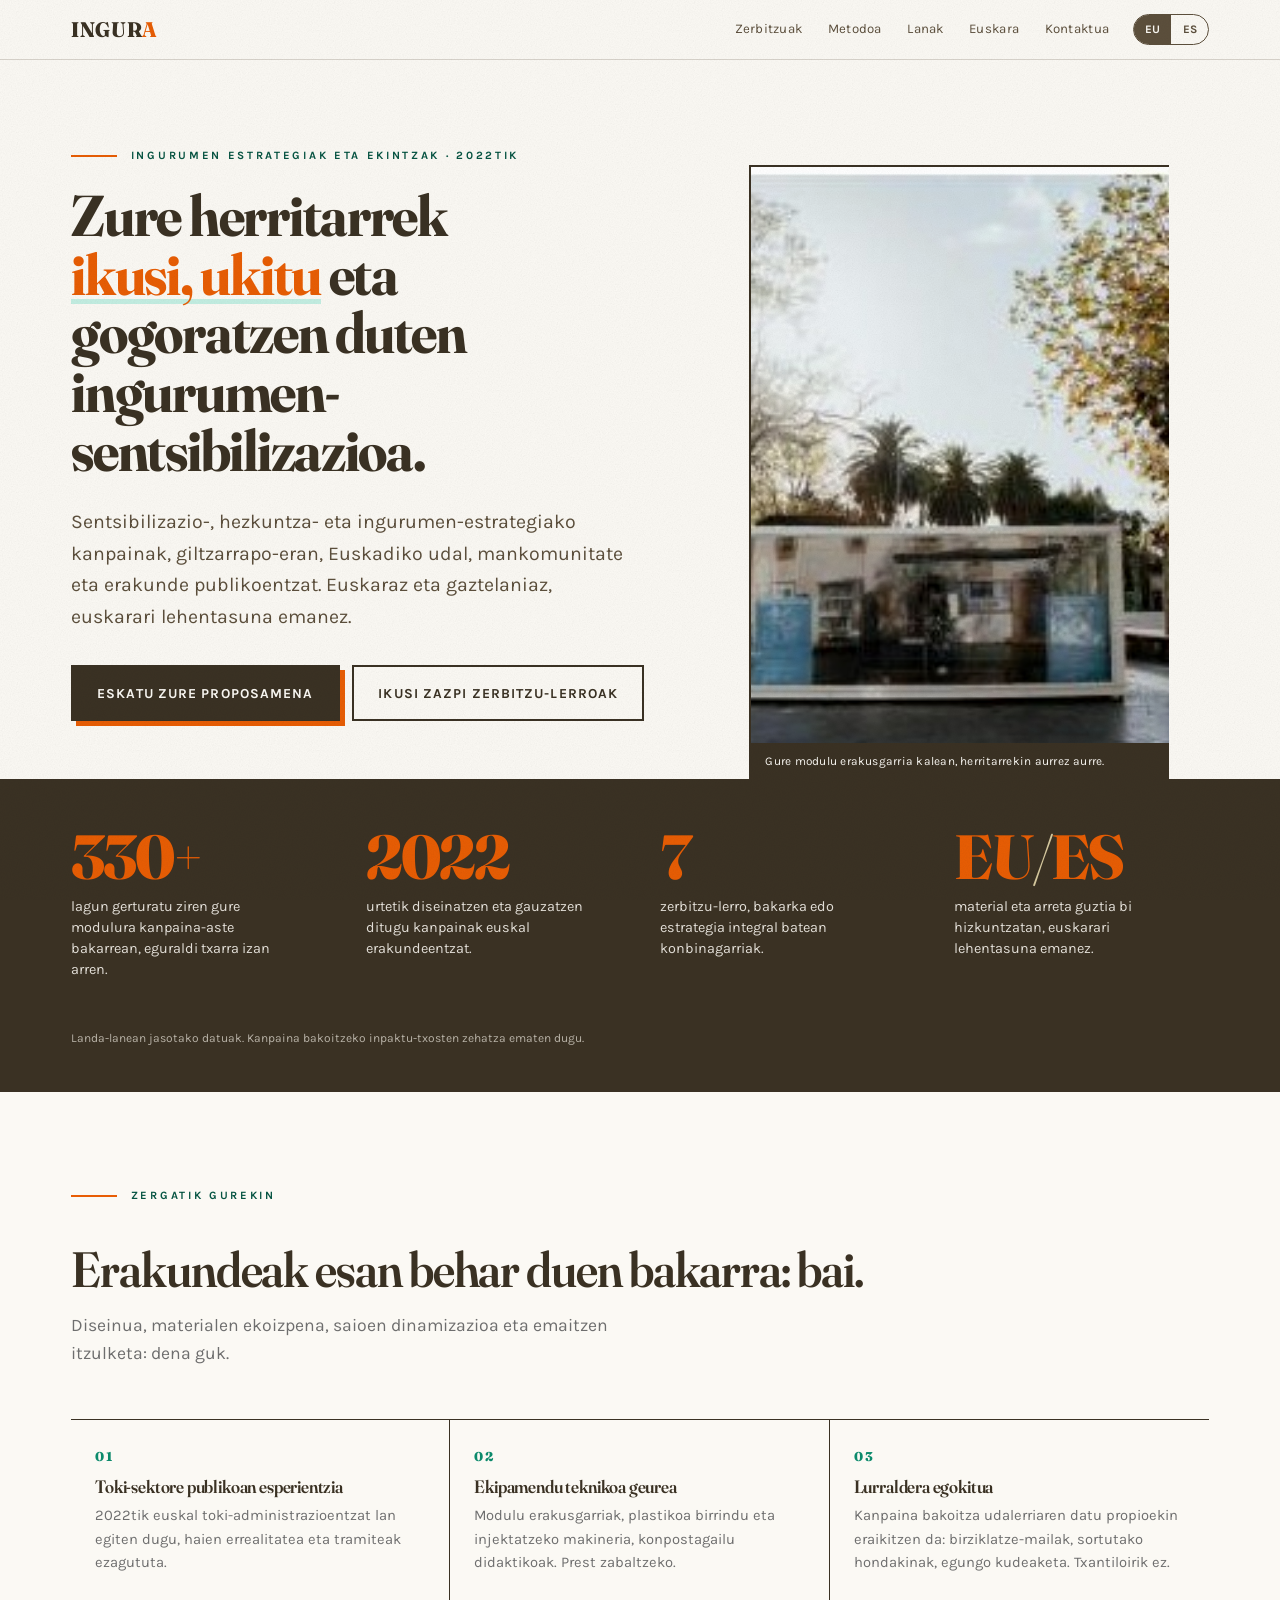
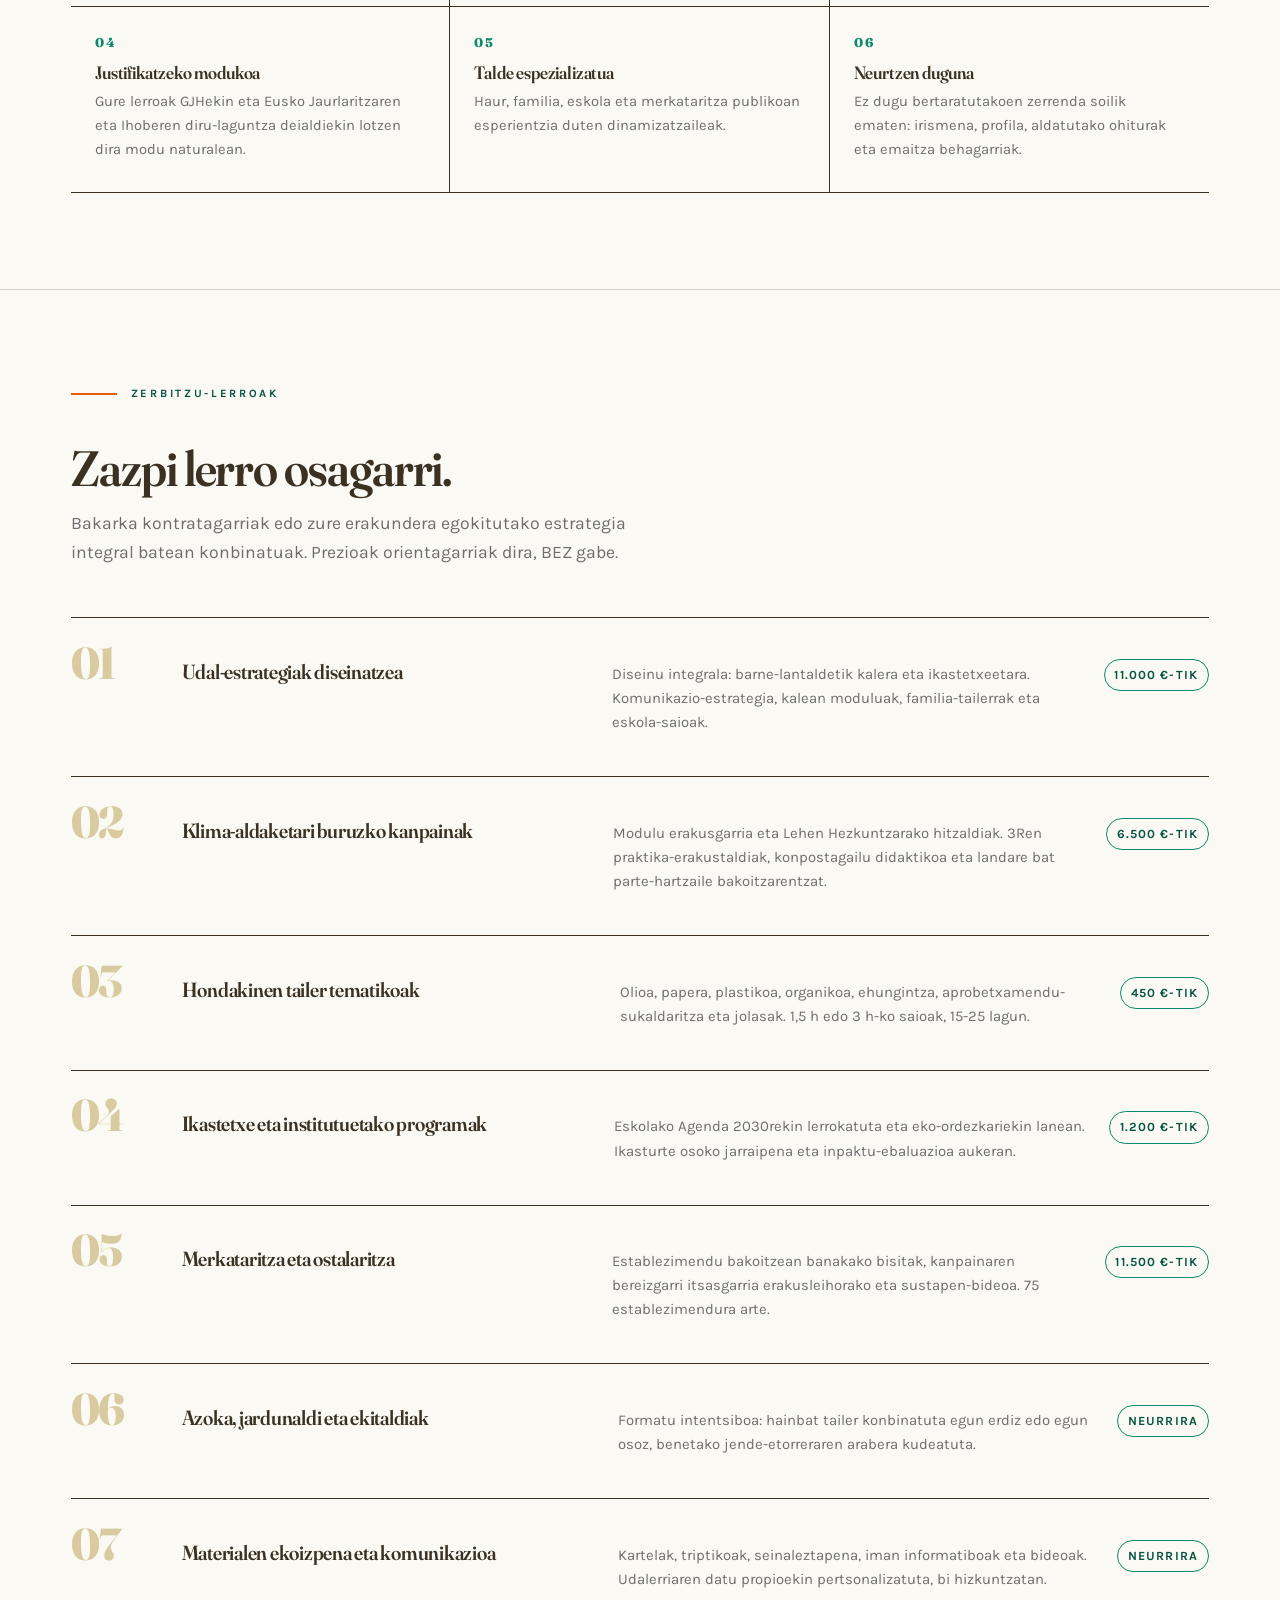
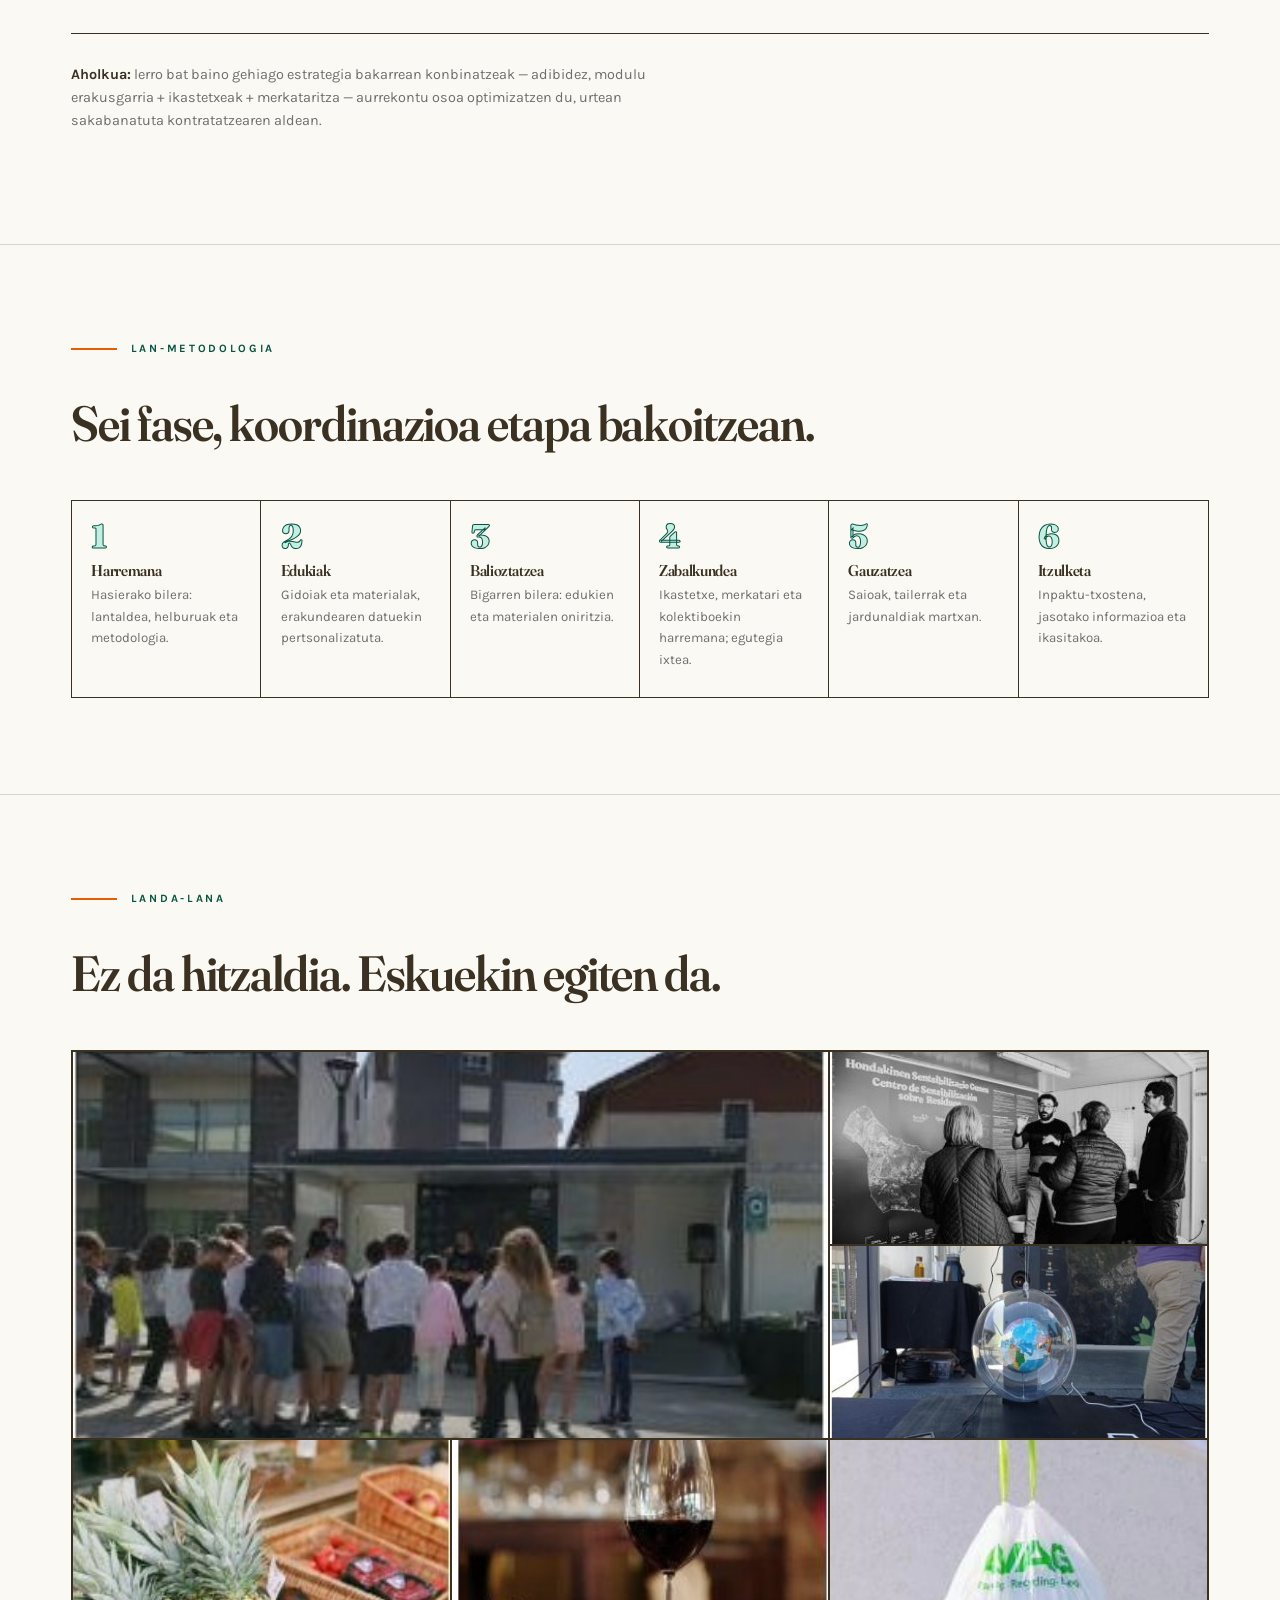
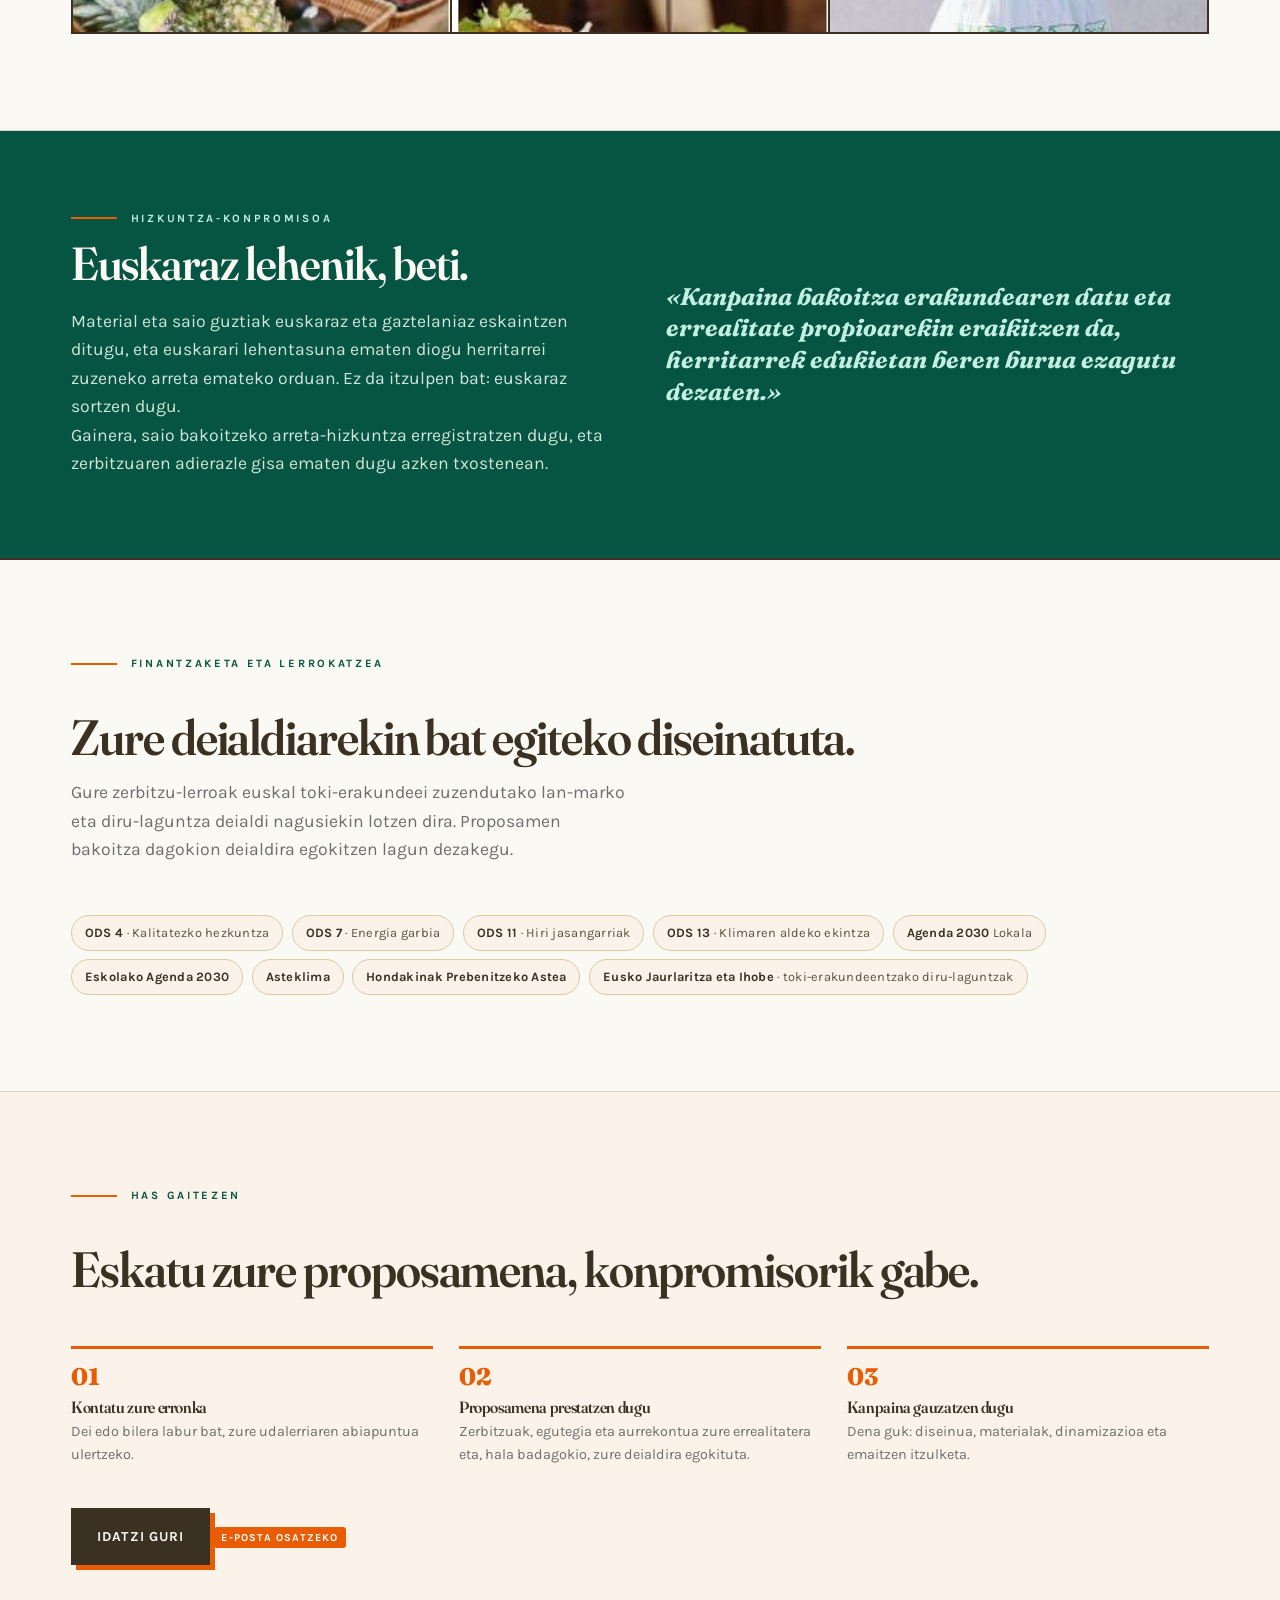
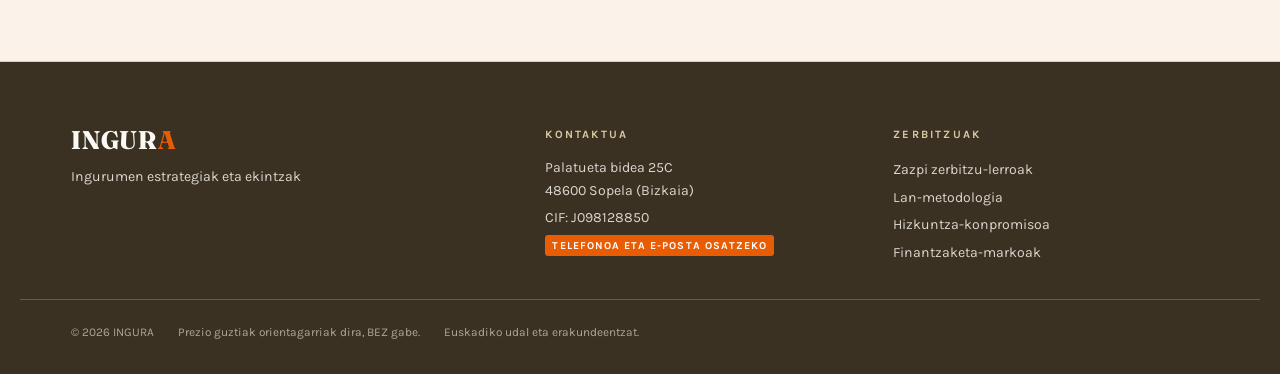
==== web/index.html @ 063e224a "Construye INGURA como empresa: diagnóstico, sistema operativo y loop maestro Parte del catálogo de s" ====
<!DOCTYPE html>
<html lang="eu" data-lang="eu">
<head>
<meta charset="utf-8">
<meta name="viewport" content="width=device-width, initial-scale=1">
<title>INGURA · Ingurumen estrategiak eta ekintzak</title>
<meta name="description" content="Ingurumen-sentsibilizazioko kanpainak euskal udal eta erakundeentzat. Campañas de sensibilización ambiental para ayuntamientos e instituciones vascas.">
<link rel="preconnect" href="https://fonts.googleapis.com">
<link rel="preconnect" href="https://fonts.gstatic.com" crossorigin>
<link href="https://fonts.googleapis.com/css2?family=Fraunces:ital,opsz,wght,SOFT@0,9..144,400..900,0..100;1,9..144,400..900,0..100&family=Karla:ital,wght@0,300..800;1,300..800&display=swap" rel="stylesheet">
<style>
  /* ============================================================
     INGURA · paleta extraída del catálogo de servicios
     ============================================================ */
  :root{
    --tierra:#5C4F3C;
    --tierra-900:#3A3123;
    --verde:#0B8A6B;
    --verde-900:#065442;
    --naranja:#E85D04;
    --crema:#FBF9F4;
    --arena:#FBF3EA;
    --arena-media:#D8CBA0;
    --menta:#C3EEE2;
    --carbon:#3A3A3A;
    --gris:#6E6E6E;

    --display:"Fraunces","Playfair Display",Georgia,"Times New Roman",serif;
    --body:"Karla","Helvetica Neue",Helvetica,sans-serif;

    --rule:1px solid color-mix(in srgb, var(--tierra) 22%, transparent);
    --maxw:1240px;
    --gutter:clamp(1.25rem,4vw,4rem);
  }

  *,*::before,*::after{box-sizing:border-box}
  html{-webkit-text-size-adjust:100%; scroll-behavior:smooth}
  body{
    margin:0;
    background:var(--crema);
    color:var(--carbon);
    font-family:var(--body);
    font-size:clamp(1rem,.55vw + .9rem,1.1rem);
    line-height:1.62;
    font-weight:400;
    overflow-x:hidden;
  }

  /* grano de papel */
  body::before{
    content:"";
    position:fixed; inset:0; z-index:9999; pointer-events:none;
    opacity:.32; mix-blend-mode:multiply;
    background-image:url("data:image/svg+xml,%3Csvg xmlns='http://www.w3.org/2000/svg' width='180' height='180'%3E%3Cfilter id='n'%3E%3CfeTurbulence type='fractalNoise' baseFrequency='.86' numOctaves='4' stitchTiles='stitch'/%3E%3CfeColorMatrix type='saturate' values='0'/%3E%3C/filter%3E%3Crect width='180' height='180' filter='url(%23n)' opacity='.42'/%3E%3C/svg%3E");
  }

  /* ---------- bilingüe: conmutación pura en CSS ---------- */
  html[data-lang="eu"] [data-l="es"]{display:none}
  html[data-lang="es"] [data-l="eu"]{display:none}

  /* ---------- tipografía ---------- */
  h1,h2,h3,h4{
    font-family:var(--display);
    font-weight:600;
    font-variation-settings:"SOFT" 28,"opsz" 100;
    line-height:1.02;
    letter-spacing:-.022em;
    color:var(--tierra-900);
    margin:0;
    text-wrap:balance;
  }
  p{margin:0 0 1.1em; max-width:64ch}
  a{color:inherit}

  .wrap{max-width:var(--maxw); margin-inline:auto; padding-inline:var(--gutter)}

  .eyebrow{
    font-family:var(--body);
    font-size:.7rem; font-weight:700;
    letter-spacing:.24em; text-transform:uppercase;
    color:var(--verde-900);
    display:flex; align-items:flex-start; gap:.85rem;
    line-height:1.5;
  }
  .eyebrow::before{
    content:""; width:clamp(18px,4vw,46px); height:2px;
    background:var(--naranja); flex:none; margin-top:.62em;
  }

  /* ============================================================
     CABECERA
     ============================================================ */
  header.top{
    position:sticky; top:0; z-index:50;
    background:color-mix(in srgb, var(--crema) 88%, transparent);
    backdrop-filter:blur(10px) saturate(1.4);
    border-bottom:var(--rule);
  }
  .top-in{
    max-width:var(--maxw); margin-inline:auto; padding:.85rem var(--gutter);
    display:flex; align-items:center; gap:1.5rem;
  }
  .brand{
    font-family:var(--display);
    font-variation-settings:"SOFT" 40,"opsz" 120;
    font-weight:800; font-size:1.32rem; letter-spacing:.03em;
    color:var(--tierra-900); text-decoration:none; line-height:1;
  }
  .brand span{color:var(--naranja)}
  nav.links{
    margin-left:auto; display:flex; gap:1.6rem;
    font-size:.83rem; letter-spacing:.02em;
  }
  nav.links a{
    text-decoration:none; color:var(--tierra); padding:.2rem 0;
    border-bottom:2px solid transparent; transition:border-color .25s, color .25s;
  }
  nav.links a:hover{color:var(--tierra-900); border-color:var(--naranja)}
  @media(max-width:860px){nav.links{display:none}}

  .lang{
    display:flex; border:1.5px solid var(--tierra); border-radius:999px;
    overflow:hidden; font-size:.72rem; font-weight:700; letter-spacing:.1em;
    flex:none;
  }
  .lang button{
    appearance:none; border:0; background:transparent; cursor:pointer;
    font:inherit; color:var(--tierra); padding:.34rem .7rem;
    transition:background .2s,color .2s;
  }
  .lang button[aria-pressed="true"]{background:var(--tierra); color:var(--crema)}

  /* ============================================================
     HERO
     ============================================================ */
  .hero{
    position:relative;
    border-bottom:2px solid var(--tierra-900);
    overflow:hidden;
  }
  .hero-grid{
    max-width:var(--maxw); margin-inline:auto;
    padding:clamp(2.6rem,7vw,5.5rem) var(--gutter) 0;
    display:grid; grid-template-columns:1.08fr .92fr;
    gap:clamp(1.5rem,4vw,3.5rem); align-items:end;
  }
  @media(max-width:900px){.hero-grid{grid-template-columns:1fr; padding-bottom:0}}

  .hero h1{
    font-size:clamp(2.15rem,4.5vw,3.85rem);
    font-weight:700;
    font-variation-settings:"SOFT" 20,"opsz" 144;
    margin:1.4rem 0 0;
    max-width:22ch;
  }
  .hero h1 em{
    font-style:normal; color:var(--naranja);
    position:relative; white-space:nowrap;
  }
  .hero h1 em::after{
    content:""; position:absolute; left:0; right:0; bottom:.09em; height:.1em;
    background:var(--menta); z-index:-1;
  }
  .hero .lede{
    font-size:clamp(1.02rem,.4vw + .95rem,1.22rem);
    color:var(--tierra); margin-top:1.6rem; max-width:46ch;
  }
  .hero-cta{display:flex; flex-wrap:wrap; gap:.8rem; margin:2rem 0 clamp(2rem,5vw,3.6rem)}

  .btn{
    display:inline-flex; align-items:center; gap:.6rem;
    font-family:var(--body); font-size:.86rem; font-weight:700;
    letter-spacing:.08em; text-transform:uppercase; text-decoration:none;
    padding:.95rem 1.5rem; border:2px solid var(--tierra-900);
    transition:transform .18s cubic-bezier(.2,.9,.3,1), box-shadow .18s, background .18s, color .18s;
  }
  .btn-solid{background:var(--tierra-900); color:var(--crema); box-shadow:5px 5px 0 var(--naranja)}
  .btn-solid:hover{transform:translate(-3px,-3px); box-shadow:8px 8px 0 var(--naranja)}
  .btn-ghost{background:transparent; color:var(--tierra-900)}
  .btn-ghost:hover{background:var(--menta)}

  .hero-photo{
    position:relative; align-self:stretch; min-height:min(58vh,460px);
    border-left:2px solid var(--tierra-900);
    border-top:2px solid var(--tierra-900);
    margin-bottom:-2px;
    overflow:hidden;
  }
  .hero-photo img{
    width:100%; height:100%; object-fit:cover; object-position:center 62%;
    display:block; filter:saturate(.92) contrast(1.04);
  }
  .hero-photo figcaption{
    position:absolute; left:0; bottom:0; right:0;
    background:var(--tierra-900); color:var(--crema);
    font-size:.74rem; letter-spacing:.02em; padding:.6rem .9rem;
  }
  @media(max-width:900px){
    .hero-photo{border-left:0; min-height:44vh; margin-inline:calc(-1 * var(--gutter)); border-top:2px solid var(--tierra-900)}
  }

  /* ============================================================
     CIFRAS
     ============================================================ */
  .figures{background:var(--tierra-900); color:var(--crema); border-bottom:2px solid var(--tierra-900)}
  .figures-in{
    max-width:var(--maxw); margin-inline:auto; padding:clamp(2rem,4vw,3rem) var(--gutter);
    display:grid; grid-template-columns:repeat(auto-fit,minmax(190px,1fr)); gap:2rem 2.5rem;
  }
  .fig .n{
    font-family:var(--display); font-weight:800;
    font-variation-settings:"SOFT" 10,"opsz" 144;
    font-size:clamp(2.6rem,5.5vw,3.9rem); line-height:.9;
    color:var(--naranja); display:block; letter-spacing:-.03em;
  }
  .fig p{
    margin:.75rem 0 0; font-size:.9rem; line-height:1.45;
    color:color-mix(in srgb, var(--crema) 84%, var(--tierra));
    max-width:26ch;
  }
  .figures .foot{
    max-width:var(--maxw); margin-inline:auto; padding:0 var(--gutter) 1.8rem;
    font-size:.75rem; color:color-mix(in srgb, var(--crema) 58%, var(--tierra));
  }

  /* ============================================================
     SECCIONES
     ============================================================ */
  section{padding:clamp(3.2rem,8vw,6rem) 0; border-bottom:var(--rule)}
  .sec-head{display:grid; grid-template-columns:1fr; gap:1rem; margin-bottom:clamp(2rem,4vw,3.2rem)}
  .sec-head h2{font-size:clamp(1.9rem,4.4vw,3.1rem); margin-top:.7rem}
  .sec-head .sub{color:var(--gris); max-width:56ch; margin:0}

  /* --- por qué / razones --- */
  /* 6 razones → 3×2 exacto, sin celdas huérfanas */
  .reasons{
    display:grid; grid-template-columns:repeat(3,1fr);
    gap:0; border-top:1px solid var(--tierra-900);
  }
  @media(max-width:900px){.reasons{grid-template-columns:repeat(2,1fr)}}
  @media(max-width:600px){.reasons{grid-template-columns:1fr}}
  .reason{
    padding:1.6rem 1.5rem 1.9rem;
    border-bottom:1px solid var(--tierra-900);
    border-right:1px solid var(--tierra-900);
    position:relative; background:transparent;
    transition:background .3s;
  }
  .reason:hover{background:var(--arena)}
  .reasons .reason:nth-child(3n){border-right:0}
  .reason .k{
    font-family:var(--display); font-weight:800; font-size:.8rem;
    letter-spacing:.16em; color:var(--verde); display:block; margin-bottom:.7rem;
  }
  .reason h3{font-size:1.12rem; letter-spacing:-.01em; margin-bottom:.5rem}
  .reason p{font-size:.92rem; color:var(--gris); margin:0}
  @media(max-width:640px){.reason{border-right:0}}

  /* --- líneas de servicio --- */
  .lines{border-top:1px solid var(--tierra-900)}
  .line{
    display:grid; grid-template-columns:5.5rem 1fr minmax(0,1.15fr) auto;
    gap:1.4rem; align-items:baseline;
    padding:1.6rem 0; border-bottom:1px solid var(--tierra-900);
    position:relative; transition:padding-left .3s ease, background .3s;
  }
  .line:hover{background:var(--arena); padding-left:1rem}
  .line .num{
    font-family:var(--display); font-weight:800;
    font-variation-settings:"SOFT" 0,"opsz" 144;
    font-size:clamp(2rem,4vw,2.8rem); line-height:.85;
    color:var(--arena-media); letter-spacing:-.04em;
    transition:color .3s;
  }
  .line:hover .num{color:var(--naranja)}
  .line h3{font-size:clamp(1.08rem,1.6vw,1.32rem); letter-spacing:-.012em}
  .line .desc{font-size:.93rem; color:var(--gris)}
  .line .price{
    font-family:var(--body); font-size:.78rem; font-weight:700;
    letter-spacing:.09em; text-transform:uppercase; white-space:nowrap;
    color:var(--verde-900); border:1.5px solid var(--verde);
    padding:.32rem .62rem; border-radius:999px;
  }
  @media(max-width:820px){
    .line{grid-template-columns:3.4rem 1fr; gap:.5rem 1rem}
    .line .num{grid-row:span 2; font-size:2rem}
    .line .price{grid-column:2; justify-self:start; margin-top:.5rem}
  }

  /* --- método --- */
  .method{
    display:grid; grid-template-columns:repeat(auto-fit,minmax(165px,1fr));
    gap:0; border:1px solid var(--tierra-900);
  }
  .step{
    padding:1.4rem 1.2rem 1.7rem;
    border-right:1px solid var(--tierra-900);
    position:relative;
  }
  .step:last-child{border-right:0}
  .step .s{
    font-family:var(--display); font-weight:800; font-size:2.1rem; line-height:.8;
    color:var(--menta); display:block; margin-bottom:.8rem;
    -webkit-text-stroke:1px var(--verde-900);
  }
  .step h4{font-size:.98rem; margin-bottom:.35rem}
  .step p{font-size:.83rem; color:var(--gris); margin:0}
  @media(max-width:900px){
    .step{border-right:0; border-bottom:1px solid var(--tierra-900)}
    .step:last-child{border-bottom:0}
  }

  /* --- galería --- */
  /* 6 fotos: la primera 2×2 + 5 sencillas = 3×3 exacto */
  .gallery{
    display:grid; gap:2px;
    grid-template-columns:repeat(3,1fr);
    grid-auto-rows:clamp(130px,15vw,205px);
    background:var(--tierra-900); border:2px solid var(--tierra-900);
  }
  .gallery figure{margin:0; overflow:hidden; position:relative}
  .gallery img{width:100%; height:100%; object-fit:cover; display:block; transition:transform .7s cubic-bezier(.2,.8,.2,1), filter .5s; filter:saturate(.88)}
  .gallery figure:hover img{transform:scale(1.055); filter:saturate(1.05)}
  .gallery .tall{grid-row:span 2}
  .gallery .wide{grid-column:span 2}
  .gallery figcaption{
    position:absolute; inset:auto 0 0 0; padding:.55rem .8rem;
    font-size:.72rem; color:#fff; line-height:1.3;
    background:linear-gradient(to top, rgba(58,49,35,.92), rgba(58,49,35,0));
    opacity:0; transform:translateY(6px); transition:opacity .35s, transform .35s;
  }
  .gallery figure:hover figcaption{opacity:1; transform:none}
  @media(max-width:760px){
    .gallery{grid-template-columns:repeat(2,1fr)}
    .gallery .wide{grid-column:span 2}
    .gallery .tall{grid-row:span 1}
  }

  /* --- euskera / bloque destacado --- */
  .pledge{background:var(--verde-900); color:var(--crema); border-bottom:2px solid var(--tierra-900)}
  .pledge-in{
    max-width:var(--maxw); margin-inline:auto; padding:clamp(3rem,7vw,5rem) var(--gutter);
    display:grid; grid-template-columns:1fr 1fr; gap:clamp(1.5rem,4vw,4rem); align-items:center;
  }
  @media(max-width:840px){.pledge-in{grid-template-columns:1fr}}
  .pledge h2{color:var(--crema); font-size:clamp(1.8rem,4.2vw,2.9rem)}
  .pledge p{color:color-mix(in srgb, var(--crema) 82%, var(--verde)); margin-bottom:0}
  .pledge .big{
    font-family:var(--display); font-weight:700; font-style:italic;
    font-size:clamp(1.15rem,2vw,1.5rem); line-height:1.32;
    color:var(--menta); max-width:34ch; margin:0;
  }

  /* --- marcos institucionales --- */
  .tags{display:flex; flex-wrap:wrap; gap:.55rem; padding:0; margin:0; list-style:none}
  .tags li{
    font-size:.8rem; letter-spacing:.02em;
    border:1px solid var(--arena-media); background:var(--arena);
    padding:.4rem .8rem; border-radius:999px; color:var(--tierra);
  }
  .tags li strong{color:var(--tierra-900); font-weight:700}

  /* --- CTA final --- */
  .final{background:var(--arena)}
  .steps3{
    display:grid; grid-template-columns:repeat(auto-fit,minmax(220px,1fr));
    gap:1.6rem; margin:2.4rem 0 2.6rem;
  }
  .steps3 > div{border-top:3px solid var(--naranja); padding-top:1rem}
  .steps3 b{
    font-family:var(--display); font-size:1.5rem; font-weight:800;
    color:var(--naranja); display:block; line-height:1;
  }
  .steps3 h4{margin:.6rem 0 .3rem; font-size:1.02rem}
  .steps3 p{font-size:.9rem; color:var(--gris); margin:0}

  /* --- pie --- */
  footer{background:var(--tierra-900); color:var(--crema); padding:clamp(2.6rem,6vw,4rem) 0 2rem}
  .foot-grid{
    max-width:var(--maxw); margin-inline:auto; padding-inline:var(--gutter);
    display:grid; grid-template-columns:1.4fr 1fr 1fr; gap:2rem;
    border-bottom:1px solid color-mix(in srgb, var(--crema) 22%, transparent);
    padding-bottom:2rem;
  }
  @media(max-width:760px){.foot-grid{grid-template-columns:1fr}}
  footer .brand{color:var(--crema); font-size:1.6rem}
  footer h5{
    font-family:var(--body); font-size:.7rem; font-weight:700; letter-spacing:.2em;
    text-transform:uppercase; color:var(--arena-media); margin:0 0 .8rem;
  }
  footer p,footer a{font-size:.88rem; color:color-mix(in srgb, var(--crema) 80%, var(--tierra))}
  footer a{text-decoration:none; display:block; padding:.15rem 0}
  footer a:hover{color:var(--naranja)}
  .legal{
    max-width:var(--maxw); margin:1.4rem auto 0; padding-inline:var(--gutter);
    font-size:.74rem; color:color-mix(in srgb, var(--crema) 52%, var(--tierra));
    display:flex; flex-wrap:wrap; gap:.4rem 1.5rem;
  }
  .pending{
    display:inline-block; background:var(--naranja); color:#fff;
    font-size:.66rem; font-weight:700; letter-spacing:.1em; text-transform:uppercase;
    padding:.12rem .45rem; border-radius:3px; vertical-align:.08em;
  }

  /* --- entrada escalonada --- */
  @media (prefers-reduced-motion:no-preference){
    .rise{animation:rise .9s cubic-bezier(.16,.84,.24,1) both}
    @keyframes rise{from{opacity:0; transform:translateY(22px)} to{opacity:1; transform:none}}
    .d1{animation-delay:.06s}.d2{animation-delay:.14s}.d3{animation-delay:.22s}
    .d4{animation-delay:.3s}.d5{animation-delay:.4s}
  }
</style>
</head>
<body>

<header class="top">
  <div class="top-in">
    <a class="brand" href="#">INGUR<span>A</span></a>
    <nav class="links">
      <a href="#zerbitzuak"><span data-l="eu">Zerbitzuak</span><span data-l="es">Servicios</span></a>
      <a href="#metodoa"><span data-l="eu">Metodoa</span><span data-l="es">Método</span></a>
      <a href="#lanak"><span data-l="eu">Lanak</span><span data-l="es">Trabajo de campo</span></a>
      <a href="#euskara"><span data-l="eu">Euskara</span><span data-l="es">Euskera</span></a>
      <a href="#kontaktua"><span data-l="eu">Kontaktua</span><span data-l="es">Contacto</span></a>
    </nav>
    <div class="lang" role="group" aria-label="Hizkuntza / Idioma">
      <button type="button" data-set="eu" aria-pressed="true">EU</button>
      <button type="button" data-set="es" aria-pressed="false">ES</button>
    </div>
  </div>
</header>

<!-- ================= HERO ================= -->
<div class="hero">
  <div class="hero-grid">
    <div>
      <p class="eyebrow rise d1">
        <span data-l="eu">Ingurumen estrategiak eta ekintzak · 2022tik</span>
        <span data-l="es">Estrategia y acción medioambiental · desde 2022</span>
      </p>

      <h1 class="rise d2">
        <span data-l="eu">Zure herritarrek <em>ikusi, ukitu</em> eta gogoratzen duten ingurumen-sentsibilizazioa.</span>
        <span data-l="es">Sensibilización ambiental que su ciudadanía <em>ve, toca</em> y recuerda.</span>
      </h1>

      <p class="lede rise d3">
        <span data-l="eu">Sentsibilizazio-, hezkuntza- eta ingurumen-estrategiako kanpainak, giltzarrapo-eran, Euskadiko udal, mankomunitate eta erakunde publikoentzat. Euskaraz eta gaztelaniaz, euskarari lehentasuna emanez.</span>
        <span data-l="es">Campañas de sensibilización, educación y estrategia ambiental llave en mano para ayuntamientos, mancomunidades e instituciones públicas de Euskadi. En euskera y castellano, priorizando el euskera.</span>
      </p>

      <div class="hero-cta rise d4">
        <a class="btn btn-solid" href="#kontaktua">
          <span data-l="eu">Eskatu zure proposamena</span>
          <span data-l="es">Solicite su propuesta</span>
        </a>
        <a class="btn btn-ghost" href="#zerbitzuak">
          <span data-l="eu">Ikusi zazpi zerbitzu-lerroak</span>
          <span data-l="es">Ver las siete líneas</span>
        </a>
      </div>
    </div>

    <figure class="hero-photo rise d3">
      <img src="img/modulo-calle.jpg" alt="Módulo expositivo de INGURA instalado en una plaza pública">
      <figcaption>
        <span data-l="eu">Gure modulu erakusgarria kalean, herritarrekin aurrez aurre.</span>
        <span data-l="es">Nuestro módulo expositivo en la calle, a pie de acera.</span>
      </figcaption>
    </figure>
  </div>
</div>

<!-- ================= CIFRAS ================= -->
<div class="figures">
  <div class="figures-in">
    <div class="fig">
      <span class="n">330+</span>
      <p><span data-l="eu">lagun gerturatu ziren gure modulura kanpaina-aste bakarrean, eguraldi txarra izan arren.</span>
         <span data-l="es">personas se acercaron a nuestro módulo en una sola semana de campaña, a pesar del mal tiempo.</span></p>
    </div>
    <div class="fig">
      <span class="n">2022</span>
      <p><span data-l="eu">urtetik diseinatzen eta gauzatzen ditugu kanpainak euskal erakundeentzat.</span>
         <span data-l="es">es el año desde el que diseñamos y ejecutamos campañas para instituciones vascas.</span></p>
    </div>
    <div class="fig">
      <span class="n">7</span>
      <p><span data-l="eu">zerbitzu-lerro, bakarka edo estrategia integral batean konbinagarriak.</span>
         <span data-l="es">líneas de servicio, contratables por separado o combinadas en una estrategia integral.</span></p>
    </div>
    <div class="fig">
      <span class="n">EU<span style="color:var(--arena-media)">/</span>ES</span>
      <p><span data-l="eu">material eta arreta guztia bi hizkuntzatan, euskarari lehentasuna emanez.</span>
         <span data-l="es">todos los materiales y la atención directa, con prioridad al euskera.</span></p>
    </div>
  </div>
  <p class="foot">
    <span data-l="eu">Landa-lanean jasotako datuak. Kanpaina bakoitzeko inpaktu-txosten zehatza ematen dugu.</span>
    <span data-l="es">Datos recogidos en trabajo de campo. En cada campaña entregamos un informe de impacto detallado.</span>
  </p>
</div>

<!-- ================= POR QUÉ ================= -->
<section id="zergatik">
  <div class="wrap">
    <div class="sec-head">
      <p class="eyebrow"><span data-l="eu">Zergatik gurekin</span><span data-l="es">Por qué con nosotros</span></p>
      <h2><span data-l="eu">Erakundeak esan behar duen bakarra: bai.</span>
          <span data-l="es">Lo único que la institución tiene que decir: sí.</span></h2>
      <p class="sub"><span data-l="eu">Diseinua, materialen ekoizpena, saioen dinamizazioa eta emaitzen itzulketa: dena guk.</span>
         <span data-l="es">Diseño, producción de materiales, dinamización de las sesiones y devolución de resultados: nos encargamos de todo.</span></p>
    </div>

    <div class="reasons">
      <div class="reason">
        <span class="k">01</span>
        <h3><span data-l="eu">Toki-sektore publikoan esperientzia</span><span data-l="es">Experiencia con el sector público local</span></h3>
        <p><span data-l="eu">2022tik euskal toki-administrazioentzat lan egiten dugu, haien errealitatea eta tramiteak ezagututa.</span>
           <span data-l="es">Trabajamos para administraciones locales vascas desde 2022, conociendo su realidad y sus trámites.</span></p>
      </div>
      <div class="reason">
        <span class="k">02</span>
        <h3><span data-l="eu">Ekipamendu teknikoa geurea</span><span data-l="es">Equipamiento técnico propio</span></h3>
        <p><span data-l="eu">Modulu erakusgarriak, plastikoa birrindu eta injektatzeko makineria, konpostagailu didaktikoak. Prest zabaltzeko.</span>
           <span data-l="es">Módulos expositivos, maquinaria de trituración e inyección de plástico, compostadoras didácticas. Listos para desplegar.</span></p>
      </div>
      <div class="reason">
        <span class="k">03</span>
        <h3><span data-l="eu">Lurraldera egokitua</span><span data-l="es">Adaptado al territorio</span></h3>
        <p><span data-l="eu">Kanpaina bakoitza udalerriaren datu propioekin eraikitzen da: birziklatze-mailak, sortutako hondakinak, egungo kudeaketa. Txantiloirik ez.</span>
           <span data-l="es">Cada campaña se construye con los datos del propio municipio: niveles de reciclaje, residuos generados, gestión actual. Nada de plantillas.</span></p>
      </div>
      <div class="reason">
        <span class="k">04</span>
        <h3><span data-l="eu">Justifikatzeko modukoa</span><span data-l="es">Justificable ante quien decide</span></h3>
        <p><span data-l="eu">Gure lerroak GJHekin eta Eusko Jaurlaritzaren eta Ihoberen diru-laguntza deialdiekin lotzen dira modu naturalean.</span>
           <span data-l="es">Nuestras líneas conectan con los ODS y con las convocatorias de subvención del Gobierno Vasco e Ihobe, facilitando la justificación técnica.</span></p>
      </div>
      <div class="reason">
        <span class="k">05</span>
        <h3><span data-l="eu">Talde espezializatua</span><span data-l="es">Equipo especializado</span></h3>
        <p><span data-l="eu">Haur, familia, eskola eta merkataritza publikoan esperientzia duten dinamizatzaileak.</span>
           <span data-l="es">Dinamizadores y dinamizadoras con experiencia en público infantil, familiar, escolar y comercial.</span></p>
      </div>
      <div class="reason">
        <span class="k">06</span>
        <h3><span data-l="eu">Neurtzen duguna</span><span data-l="es">Medimos lo que hacemos</span></h3>
        <p><span data-l="eu">Ez dugu bertaratutakoen zerrenda soilik ematen: irismena, profila, aldatutako ohiturak eta emaitza behagarriak.</span>
           <span data-l="es">No entregamos un recuento de asistentes: alcance, perfil, cambio declarado de hábitos y resultado observable.</span></p>
      </div>
    </div>
  </div>
</section>

<!-- ================= LÍNEAS DE SERVICIO ================= -->
<section id="zerbitzuak">
  <div class="wrap">
    <div class="sec-head">
      <p class="eyebrow"><span data-l="eu">Zerbitzu-lerroak</span><span data-l="es">Líneas de servicio</span></p>
      <h2><span data-l="eu">Zazpi lerro osagarri.</span><span data-l="es">Siete líneas complementarias.</span></h2>
      <p class="sub"><span data-l="eu">Bakarka kontratagarriak edo zure erakundera egokitutako estrategia integral batean konbinatuak. Prezioak orientagarriak dira, BEZ gabe.</span>
         <span data-l="es">Contratables por separado o combinadas en una estrategia integral adaptada a su institución. Precios orientativos, sin IVA.</span></p>
    </div>

    <div class="lines">
      <article class="line">
        <span class="num">01</span>
        <h3><span data-l="eu">Udal-estrategiak diseinatzea</span><span data-l="es">Estrategias municipales de concienciación</span></h3>
        <p class="desc"><span data-l="eu">Diseinu integrala: barne-lantaldetik kalera eta ikastetxeetara. Komunikazio-estrategia, kalean moduluak, familia-tailerrak eta eskola-saioak.</span>
           <span data-l="es">Diseño integral: del grupo de trabajo interno a la calle y a los centros educativos. Estrategia de comunicación, módulo en la calle, talleres familiares y sesiones escolares.</span></p>
        <span class="price"><span data-l="eu">11.000 €-tik</span><span data-l="es">Desde 11.000 €</span></span>
      </article>

      <article class="line">
        <span class="num">02</span>
        <h3><span data-l="eu">Klima-aldaketari buruzko kanpainak</span><span data-l="es">Campañas sobre cambio climático</span></h3>
        <p class="desc"><span data-l="eu">Modulu erakusgarria eta Lehen Hezkuntzarako hitzaldiak. 3Ren praktika-erakustaldiak, konpostagailu didaktikoa eta landare bat parte-hartzaile bakoitzarentzat.</span>
           <span data-l="es">Módulo expositivo y charlas para Primaria. Demostraciones prácticas de las 3R, compostadora didáctica y una plántula para cada participante.</span></p>
        <span class="price"><span data-l="eu">6.500 €-tik</span><span data-l="es">Desde 6.500 €</span></span>
      </article>

      <article class="line">
        <span class="num">03</span>
        <h3><span data-l="eu">Hondakinen tailer tematikoak</span><span data-l="es">Talleres temáticos de residuos</span></h3>
        <p class="desc"><span data-l="eu">Olioa, papera, plastikoa, organikoa, ehungintza, aprobetxamendu-sukaldaritza eta jolasak. 1,5 h edo 3 h-ko saioak, 15-25 lagun.</span>
           <span data-l="es">Aceite, papel, plástico, orgánico, textil, cocina de aprovechamiento y juegos. Sesiones de 1,5 h o 3 h, para 15–25 personas.</span></p>
        <span class="price"><span data-l="eu">450 €-tik</span><span data-l="es">Desde 450 €</span></span>
      </article>

      <article class="line">
        <span class="num">04</span>
        <h3><span data-l="eu">Ikastetxe eta institutuetako programak</span><span data-l="es">Programas educativos en centros e institutos</span></h3>
        <p class="desc"><span data-l="eu">Eskolako Agenda 2030rekin lerrokatuta eta eko-ordezkariekin lanean. Ikasturte osoko jarraipena eta inpaktu-ebaluazioa aukeran.</span>
           <span data-l="es">Alineados con la Agenda Escolar 2030 y con la figura de los eco-delegados. Con opción de seguimiento durante el curso y evaluación de impacto.</span></p>
        <span class="price"><span data-l="eu">1.200 €-tik</span><span data-l="es">Desde 1.200 €</span></span>
      </article>

      <article class="line">
        <span class="num">05</span>
        <h3><span data-l="eu">Merkataritza eta ostalaritza</span><span data-l="es">Comercio y hostelería</span></h3>
        <p class="desc"><span data-l="eu">Establezimendu bakoitzean banakako bisitak, kanpainaren bereizgarri itsasgarria erakusleihorako eta sustapen-bideoa. 75 establezimendura arte.</span>
           <span data-l="es">Visitas individuales a cada establecimiento, distintivo de campaña para el escaparate y vídeo promocional. Hasta 75 establecimientos.</span></p>
        <span class="price"><span data-l="eu">11.500 €-tik</span><span data-l="es">Desde 11.500 €</span></span>
      </article>

      <article class="line">
        <span class="num">06</span>
        <h3><span data-l="eu">Azoka, jardunaldi eta ekitaldiak</span><span data-l="es">Ferias, jornadas y eventos</span></h3>
        <p class="desc"><span data-l="eu">Formatu intentsiboa: hainbat tailer konbinatuta egun erdiz edo egun osoz, benetako jende-etorreraren arabera kudeatuta.</span>
           <span data-l="es">Formato intensivo: varios talleres combinados en media jornada o jornada completa, gestionados según la afluencia real.</span></p>
        <span class="price"><span data-l="eu">Neurrira</span><span data-l="es">A medida</span></span>
      </article>

      <article class="line">
        <span class="num">07</span>
        <h3><span data-l="eu">Materialen ekoizpena eta komunikazioa</span><span data-l="es">Producción de materiales y comunicación</span></h3>
        <p class="desc"><span data-l="eu">Kartelak, triptikoak, seinaleztapena, iman informatiboak eta bideoak. Udalerriaren datu propioekin pertsonalizatuta, bi hizkuntzatan.</span>
           <span data-l="es">Cartelería, trípticos, señalética, imanes informativos y vídeos. Personalizados con los datos del municipio, en las dos lenguas.</span></p>
        <span class="price"><span data-l="eu">Neurrira</span><span data-l="es">A medida</span></span>
      </article>
    </div>

    <p style="margin-top:1.8rem; font-size:.9rem; color:var(--gris)">
      <span data-l="eu"><strong style="color:var(--tierra-900)">Aholkua:</strong> lerro bat baino gehiago estrategia bakarrean konbinatzeak — adibidez, modulu erakusgarria + ikastetxeak + merkataritza — aurrekontu osoa optimizatzen du, urtean sakabanatuta kontratatzearen aldean.</span>
      <span data-l="es"><strong style="color:var(--tierra-900)">Consejo:</strong> combinar varias líneas en una misma estrategia —por ejemplo, módulo expositivo + centros escolares + comercio local— optimiza el presupuesto conjunto frente a contratarlas por separado en momentos distintos del año.</span>
    </p>
  </div>
</section>

<!-- ================= MÉTODO ================= -->
<section id="metodoa">
  <div class="wrap">
    <div class="sec-head">
      <p class="eyebrow"><span data-l="eu">Lan-metodologia</span><span data-l="es">Metodología de trabajo</span></p>
      <h2><span data-l="eu">Sei fase, koordinazioa etapa bakoitzean.</span><span data-l="es">Seis fases, coordinación en cada etapa.</span></h2>
    </div>

    <div class="method">
      <div class="step"><span class="s">1</span>
        <h4><span data-l="eu">Harremana</span><span data-l="es">Toma de contacto</span></h4>
        <p><span data-l="eu">Hasierako bilera: lantaldea, helburuak eta metodologia.</span><span data-l="es">Reunión inicial: equipo, objetivos y metodología.</span></p></div>
      <div class="step"><span class="s">2</span>
        <h4><span data-l="eu">Edukiak</span><span data-l="es">Contenidos</span></h4>
        <p><span data-l="eu">Gidoiak eta materialak, erakundearen datuekin pertsonalizatuta.</span><span data-l="es">Guiones y materiales, personalizados con los datos de la institución.</span></p></div>
      <div class="step"><span class="s">3</span>
        <h4><span data-l="eu">Balioztatzea</span><span data-l="es">Validación</span></h4>
        <p><span data-l="eu">Bigarren bilera: edukien eta materialen oniritzia.</span><span data-l="es">Segunda reunión: visto bueno de contenidos y materiales.</span></p></div>
      <div class="step"><span class="s">4</span>
        <h4><span data-l="eu">Zabalkundea</span><span data-l="es">Difusión</span></h4>
        <p><span data-l="eu">Ikastetxe, merkatari eta kolektiboekin harremana; egutegia ixtea.</span><span data-l="es">Contacto con centros, comercios y colectivos; cierre del calendario.</span></p></div>
      <div class="step"><span class="s">5</span>
        <h4><span data-l="eu">Gauzatzea</span><span data-l="es">Desarrollo</span></h4>
        <p><span data-l="eu">Saioak, tailerrak eta jardunaldiak martxan.</span><span data-l="es">Ejecución de sesiones, talleres y jornadas.</span></p></div>
      <div class="step"><span class="s">6</span>
        <h4><span data-l="eu">Itzulketa</span><span data-l="es">Devolución</span></h4>
        <p><span data-l="eu">Inpaktu-txostena, jasotako informazioa eta ikasitakoa.</span><span data-l="es">Informe de impacto, información recogida y aprendizajes.</span></p></div>
    </div>
  </div>
</section>

<!-- ================= GALERÍA ================= -->
<section id="lanak">
  <div class="wrap">
    <div class="sec-head">
      <p class="eyebrow"><span data-l="eu">Landa-lana</span><span data-l="es">Trabajo de campo</span></p>
      <h2><span data-l="eu">Ez da hitzaldia. Eskuekin egiten da.</span><span data-l="es">No es una charla. Se hace con las manos.</span></h2>
    </div>

    <div class="gallery">
      <figure class="tall wide">
        <img src="img/escolares-modulo.jpg" alt="Grupo escolar esperando su turno frente al módulo expositivo">
        <figcaption><span data-l="eu">Eskola-taldeak modulu erakusgarrian, ikastetxeekin adostutako saioetan.</span>
                    <span data-l="es">Grupos escolares en el módulo expositivo, en sesiones acordadas con los centros.</span></figcaption>
      </figure>
      <figure>
        <img src="img/centro-residuos.jpg" alt="Dinamizador explicando la gestión de residuos ante un panel del municipio">
        <figcaption><span data-l="eu">Hondakinen kudeaketa azaltzen, udalerriaren datu propioekin.</span>
                    <span data-l="es">Explicando la gestión de residuos con los datos del propio municipio.</span></figcaption>
      </figure>
      <figure>
        <img src="img/demostracion-clima.jpg" alt="Globo terráqueo iluminado usado en las demostraciones sobre cambio climático">
        <figcaption><span data-l="eu">Klima-aldaketaren erakustaldiak, ikusteko eta ukitzeko.</span>
                    <span data-l="es">Demostraciones sobre cambio climático, para ver y tocar.</span></figcaption>
      </figure>
      <figure>
        <img src="img/comercio-local.jpg" alt="Puesto de fruta y verdura en un comercio local">
        <figcaption><span data-l="eu">Merkataritza hurbila: hondakinak murrizteko funtsezko aliatua.</span>
                    <span data-l="es">El comercio de proximidad, aliado clave en la reducción de residuos.</span></figcaption>
      </figure>
      <figure>
        <img src="img/hosteleria.jpg" alt="Mesa de un establecimiento hostelero">
        <figcaption><span data-l="eu">Ostalaritza: banakako bisitak eta erakusleihorako bereizgarria.</span>
                    <span data-l="es">Hostelería: visitas individuales y distintivo para el escaparate.</span></figcaption>
      </figure>
      <figure>
        <img src="img/bolsa-organico.jpg" alt="Bolsa compostable de recogida de materia orgánica">
        <figcaption><span data-l="eu">Materia organikoa: kanpaina askoren erronka nagusia.</span>
                    <span data-l="es">La materia orgánica: el reto principal de muchas campañas.</span></figcaption>
      </figure>
    </div>
  </div>
</section>

<!-- ================= EUSKERA ================= -->
<div class="pledge" id="euskara">
  <div class="pledge-in">
    <div>
      <p class="eyebrow" style="color:var(--menta)"><span data-l="eu">Hizkuntza-konpromisoa</span><span data-l="es">Compromiso lingüístico</span></p>
      <h2 style="margin-top:.8rem"><span data-l="eu">Euskaraz lehenik, beti.</span><span data-l="es">En euskera primero, siempre.</span></h2>
      <p style="margin-top:1.2rem">
        <span data-l="eu">Material eta saio guztiak euskaraz eta gaztelaniaz eskaintzen ditugu, eta euskarari lehentasuna ematen diogu herritarrei zuzeneko arreta emateko orduan. Ez da itzulpen bat: euskaraz sortzen dugu.</span>
        <span data-l="es">Todos nuestros materiales y sesiones se ofrecen en euskera y castellano, dando prioridad al euskera en la atención directa a la ciudadanía. No es una traducción: redactamos en euskera.</span>
      </p>
      <p style="margin:0">
        <span data-l="eu">Gainera, saio bakoitzeko arreta-hizkuntza erregistratzen dugu, eta zerbitzuaren adierazle gisa ematen dugu azken txostenean.</span>
        <span data-l="es">Además, registramos el idioma de atención de cada interacción y lo entregamos como indicador del servicio en el informe final.</span>
      </p>
    </div>
    <div>
      <p class="big">
        <span data-l="eu">«Kanpaina bakoitza erakundearen datu eta errealitate propioarekin eraikitzen da, herritarrek edukietan beren burua ezagutu dezaten.»</span>
        <span data-l="es">«Cada campaña se construye con los datos y la realidad propios de la institución, para que la ciudadanía se reconozca en los contenidos.»</span>
      </p>
    </div>
  </div>
</div>

<!-- ================= MARCOS ================= -->
<section id="markoak">
  <div class="wrap">
    <div class="sec-head">
      <p class="eyebrow"><span data-l="eu">Finantzaketa eta lerrokatzea</span><span data-l="es">Financiación y alineación institucional</span></p>
      <h2><span data-l="eu">Zure deialdiarekin bat egiteko diseinatuta.</span><span data-l="es">Diseñado para encajar con su convocatoria.</span></h2>
      <p class="sub"><span data-l="eu">Gure zerbitzu-lerroak euskal toki-erakundeei zuzendutako lan-marko eta diru-laguntza deialdi nagusiekin lotzen dira. Proposamen bakoitza dagokion deialdira egokitzen lagun dezakegu.</span>
         <span data-l="es">Nuestras líneas de servicio conectan con los principales marcos y convocatorias dirigidas a entidades locales vascas. Podemos asesorar en la adaptación de cada propuesta a la convocatoria correspondiente.</span></p>
    </div>
    <ul class="tags">
      <li><strong>ODS 4</strong> · <span data-l="eu">Kalitatezko hezkuntza</span><span data-l="es">Educación de calidad</span></li>
      <li><strong>ODS 7</strong> · <span data-l="eu">Energia garbia</span><span data-l="es">Energía asequible y no contaminante</span></li>
      <li><strong>ODS 11</strong> · <span data-l="eu">Hiri jasangarriak</span><span data-l="es">Ciudades y comunidades sostenibles</span></li>
      <li><strong>ODS 13</strong> · <span data-l="eu">Klimaren aldeko ekintza</span><span data-l="es">Acción por el clima</span></li>
      <li><strong>Agenda 2030</strong> <span data-l="eu">Lokala</span><span data-l="es">Local</span></li>
      <li><strong><span data-l="eu">Eskolako Agenda 2030</span><span data-l="es">Agenda Escolar 2030</span></strong></li>
      <li><strong>Asteklima</strong></li>
      <li><strong><span data-l="eu">Hondakinak Prebenitzeko Astea</span><span data-l="es">Semana de Prevención de Residuos</span></strong></li>
      <li><strong><span data-l="eu">Eusko Jaurlaritza eta Ihobe</span><span data-l="es">Gobierno Vasco e Ihobe</span></strong> · <span data-l="eu">toki-erakundeentzako diru-laguntzak</span><span data-l="es">subvenciones a entidades locales</span></li>
    </ul>
  </div>
</section>

<!-- ================= CTA FINAL ================= -->
<section class="final" id="kontaktua">
  <div class="wrap">
    <div class="sec-head">
      <p class="eyebrow"><span data-l="eu">Has gaitezen</span><span data-l="es">Empecemos</span></p>
      <h2><span data-l="eu">Eskatu zure proposamena, konpromisorik gabe.</span><span data-l="es">Solicite su propuesta a medida, sin compromiso.</span></h2>
    </div>

    <div class="steps3">
      <div>
        <b>01</b>
        <h4><span data-l="eu">Kontatu zure erronka</span><span data-l="es">Cuéntenos su reto</span></h4>
        <p><span data-l="eu">Dei edo bilera labur bat, zure udalerriaren abiapuntua ulertzeko.</span><span data-l="es">Una breve llamada o reunión para entender el punto de partida de su municipio.</span></p>
      </div>
      <div>
        <b>02</b>
        <h4><span data-l="eu">Proposamena prestatzen dugu</span><span data-l="es">Le preparamos una propuesta</span></h4>
        <p><span data-l="eu">Zerbitzuak, egutegia eta aurrekontua zure errealitatera eta, hala badagokio, zure deialdira egokituta.</span><span data-l="es">Servicios, calendario y presupuesto adaptados a su realidad y, si procede, a su convocatoria de subvención.</span></p>
      </div>
      <div>
        <b>03</b>
        <h4><span data-l="eu">Kanpaina gauzatzen dugu</span><span data-l="es">Ejecutamos la campaña</span></h4>
        <p><span data-l="eu">Dena guk: diseinua, materialak, dinamizazioa eta emaitzen itzulketa.</span><span data-l="es">Nos encargamos de todo: diseño, materiales, dinamización y devolución de resultados.</span></p>
      </div>
    </div>

    <a class="btn btn-solid" href="mailto:">
      <span data-l="eu">Idatzi guri</span><span data-l="es">Escríbanos</span>
    </a>
    <span class="pending" title="Pendiente: ver docs/01-diagnostico-necesidades.md B1">
      <span data-l="eu">e-posta osatzeko</span><span data-l="es">correo a completar</span>
    </span>
  </div>
</section>

<!-- ================= PIE ================= -->
<footer>
  <div class="foot-grid">
    <div>
      <a class="brand" href="#">INGUR<span>A</span></a>
      <p style="margin-top:.6rem; max-width:34ch">
        <span data-l="eu">Ingurumen estrategiak eta ekintzak</span>
        <span data-l="es">Estrategia y acción medioambiental</span>
      </p>
    </div>
    <div>
      <h5><span data-l="eu">Kontaktua</span><span data-l="es">Contacto</span></h5>
      <p style="margin:0 0 .3rem">Palatueta bidea 25C<br>48600 Sopela (Bizkaia)</p>
      <p style="margin:0 0 .3rem">CIF: J098128850</p>
      <p style="margin:0"><span class="pending"><span data-l="eu">Telefonoa eta e-posta osatzeko</span><span data-l="es">Teléfono y correo a completar</span></span></p>
    </div>
    <div>
      <h5><span data-l="eu">Zerbitzuak</span><span data-l="es">Servicios</span></h5>
      <a href="#zerbitzuak"><span data-l="eu">Zazpi zerbitzu-lerroak</span><span data-l="es">Las siete líneas</span></a>
      <a href="#metodoa"><span data-l="eu">Lan-metodologia</span><span data-l="es">Metodología</span></a>
      <a href="#euskara"><span data-l="eu">Hizkuntza-konpromisoa</span><span data-l="es">Compromiso lingüístico</span></a>
      <a href="#markoak"><span data-l="eu">Finantzaketa-markoak</span><span data-l="es">Marcos de financiación</span></a>
    </div>
  </div>
  <div class="legal">
    <span>© <span id="y">2026</span> INGURA</span>
    <span><span data-l="eu">Prezio guztiak orientagarriak dira, BEZ gabe.</span><span data-l="es">Todos los precios son orientativos, sin IVA.</span></span>
    <span><span data-l="eu">Euskadiko udal eta erakundeentzat.</span><span data-l="es">Para ayuntamientos e instituciones de Euskadi.</span></span>
  </div>
</footer>

<script>
  // Conmutador de idioma: cambia el atributo y el CSS hace el resto.
  const root = document.documentElement;
  const buttons = document.querySelectorAll('.lang button');
  buttons.forEach(b => b.addEventListener('click', () => {
    const lang = b.dataset.set;
    root.dataset.lang = lang;
    root.setAttribute('lang', lang);
    buttons.forEach(x => x.setAttribute('aria-pressed', String(x === b)));
    try { localStorage.setItem('ingura-lang', lang); } catch (e) {}
  }));

  // Recupera la preferencia previa.
  try {
    const saved = localStorage.getItem('ingura-lang');
    if (saved === 'es' || saved === 'eu') {
      document.querySelector(`.lang button[data-set="${saved}"]`).click();
    }
  } catch (e) {}

  document.getElementById('y').textContent = new Date().getFullYear();
</script>
</body>
</html>
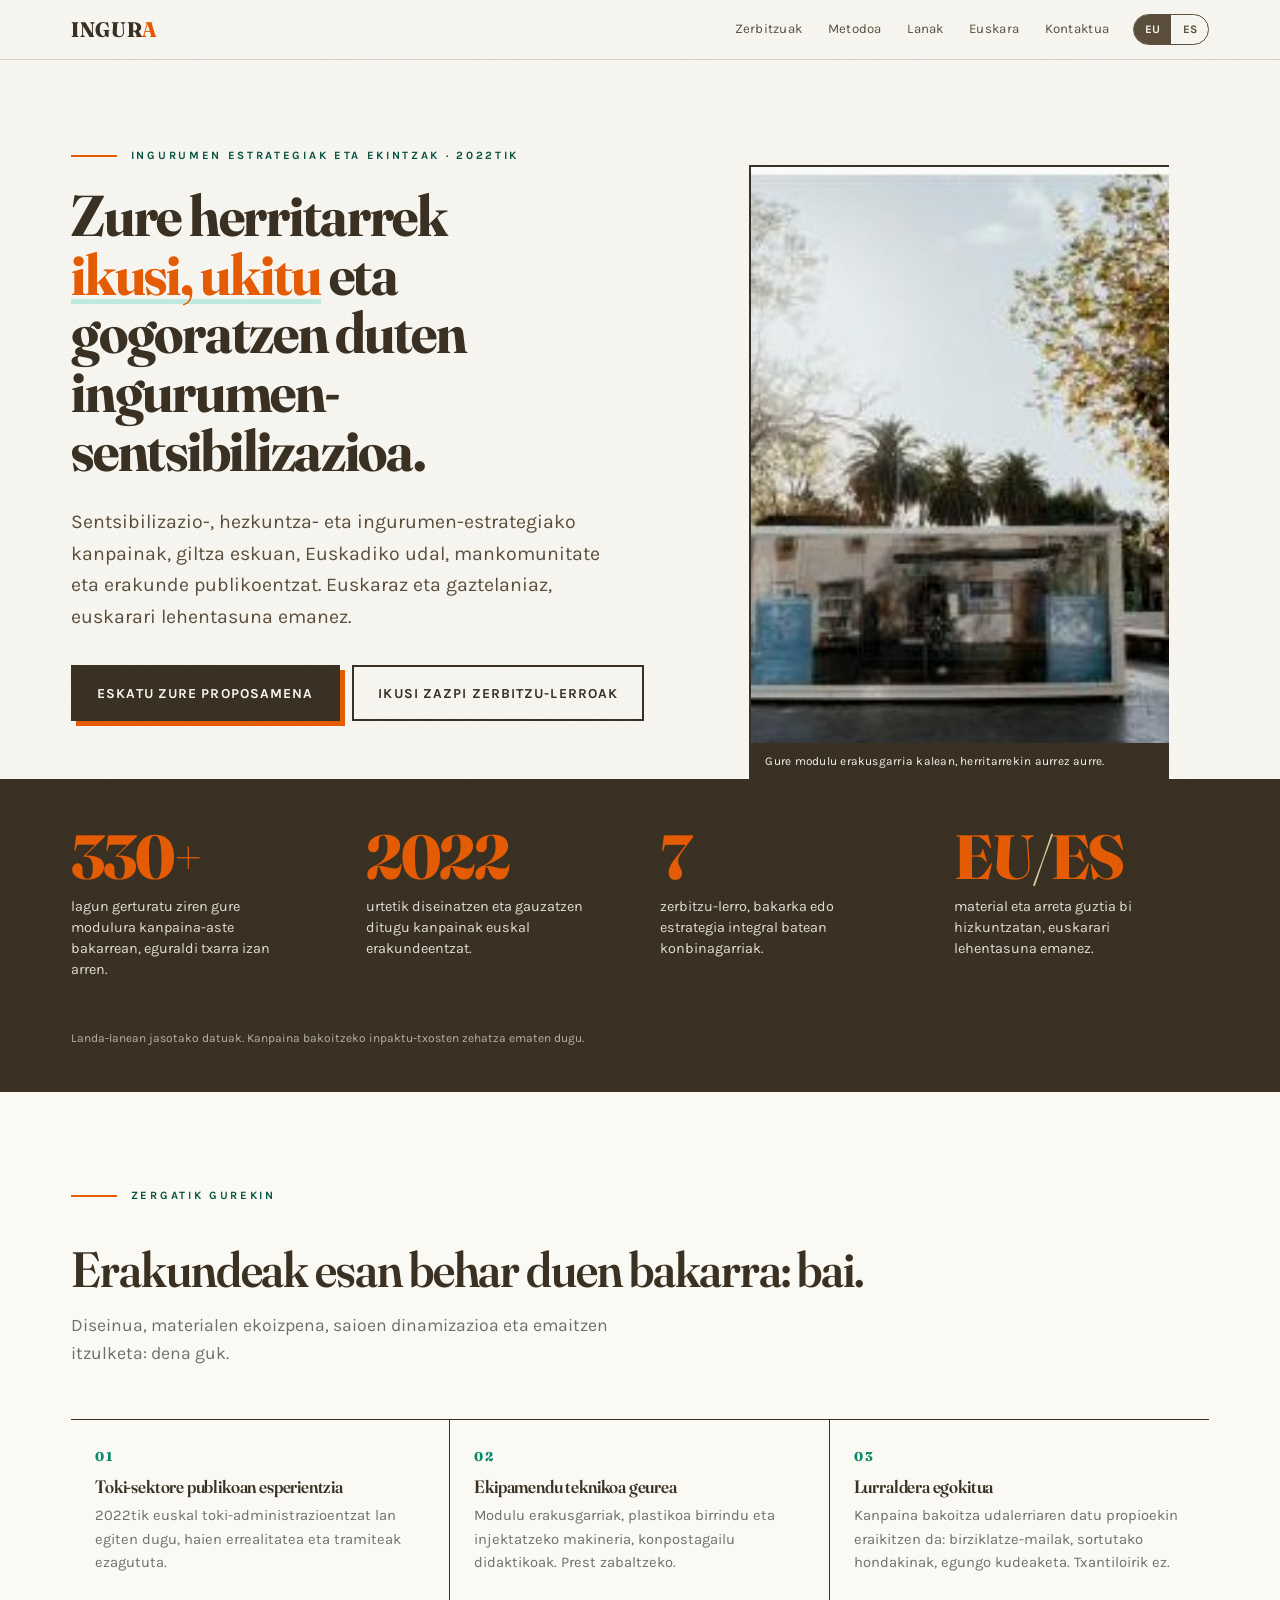
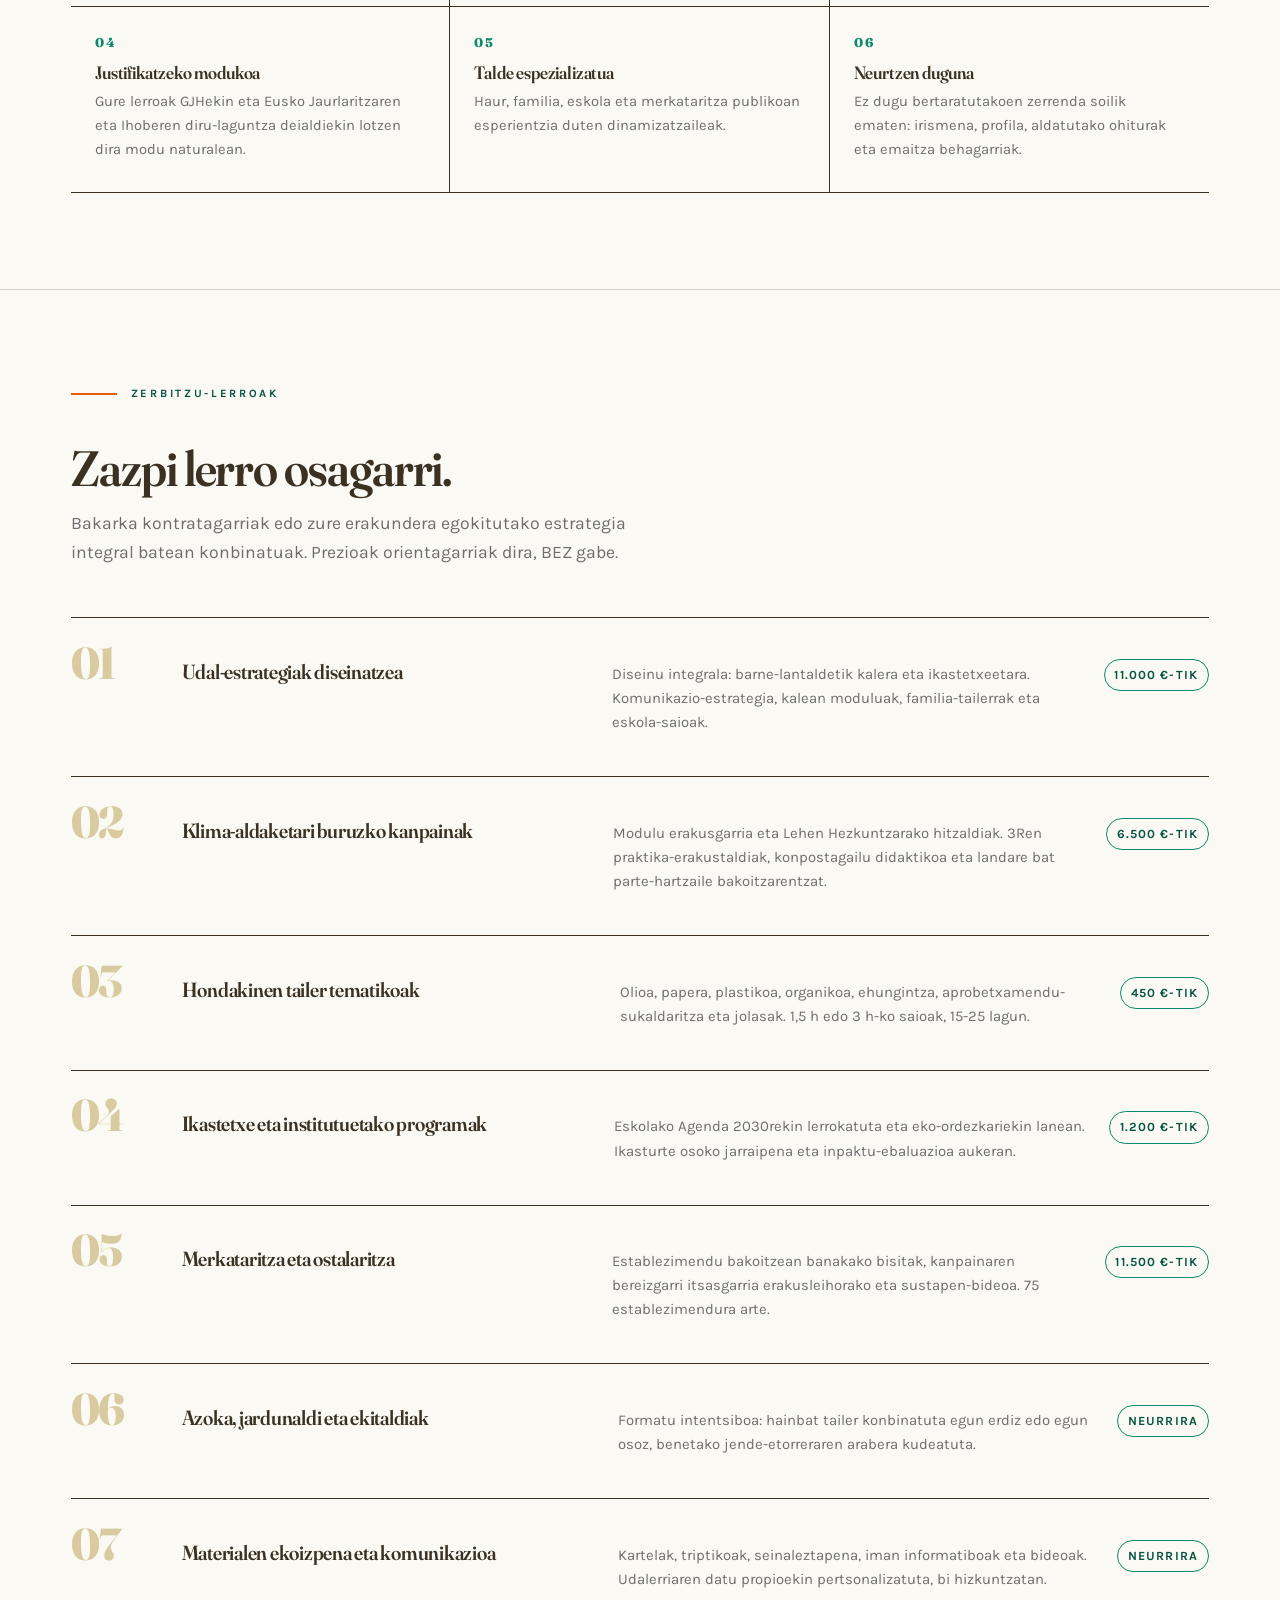
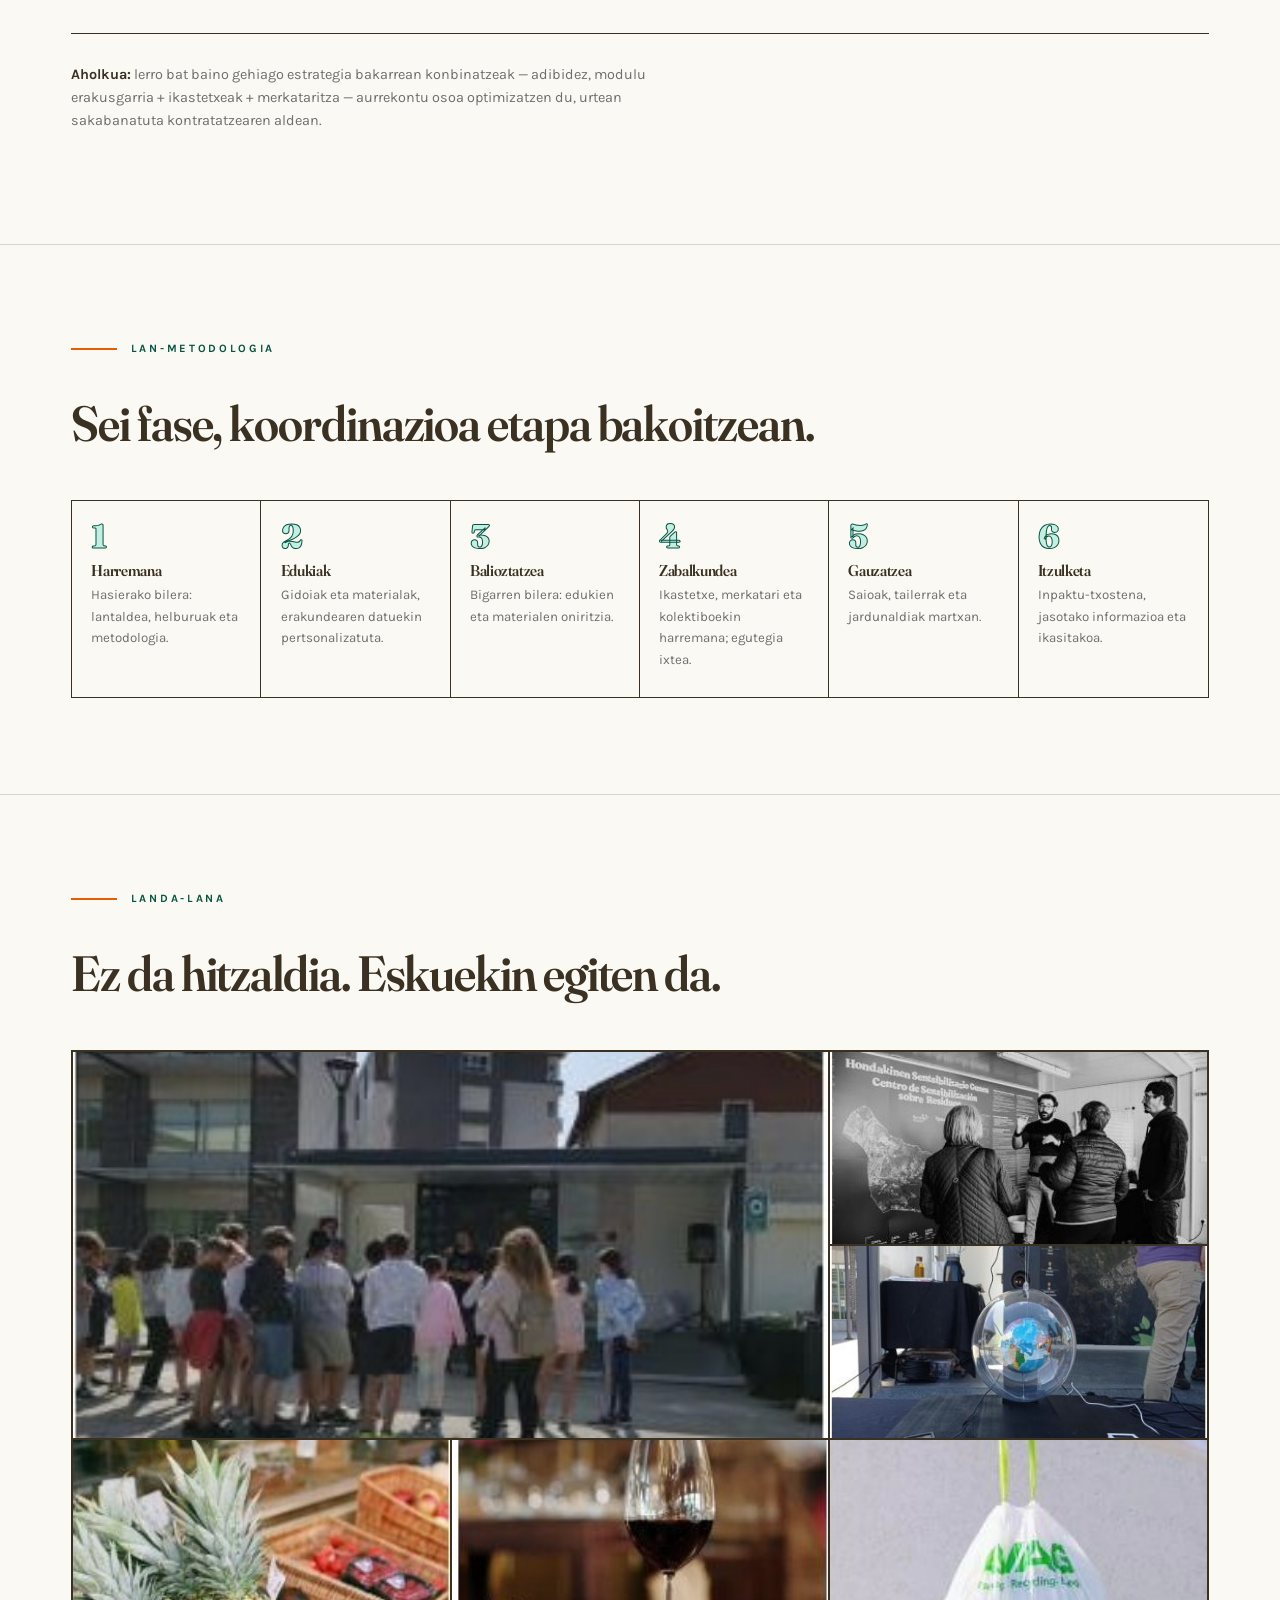
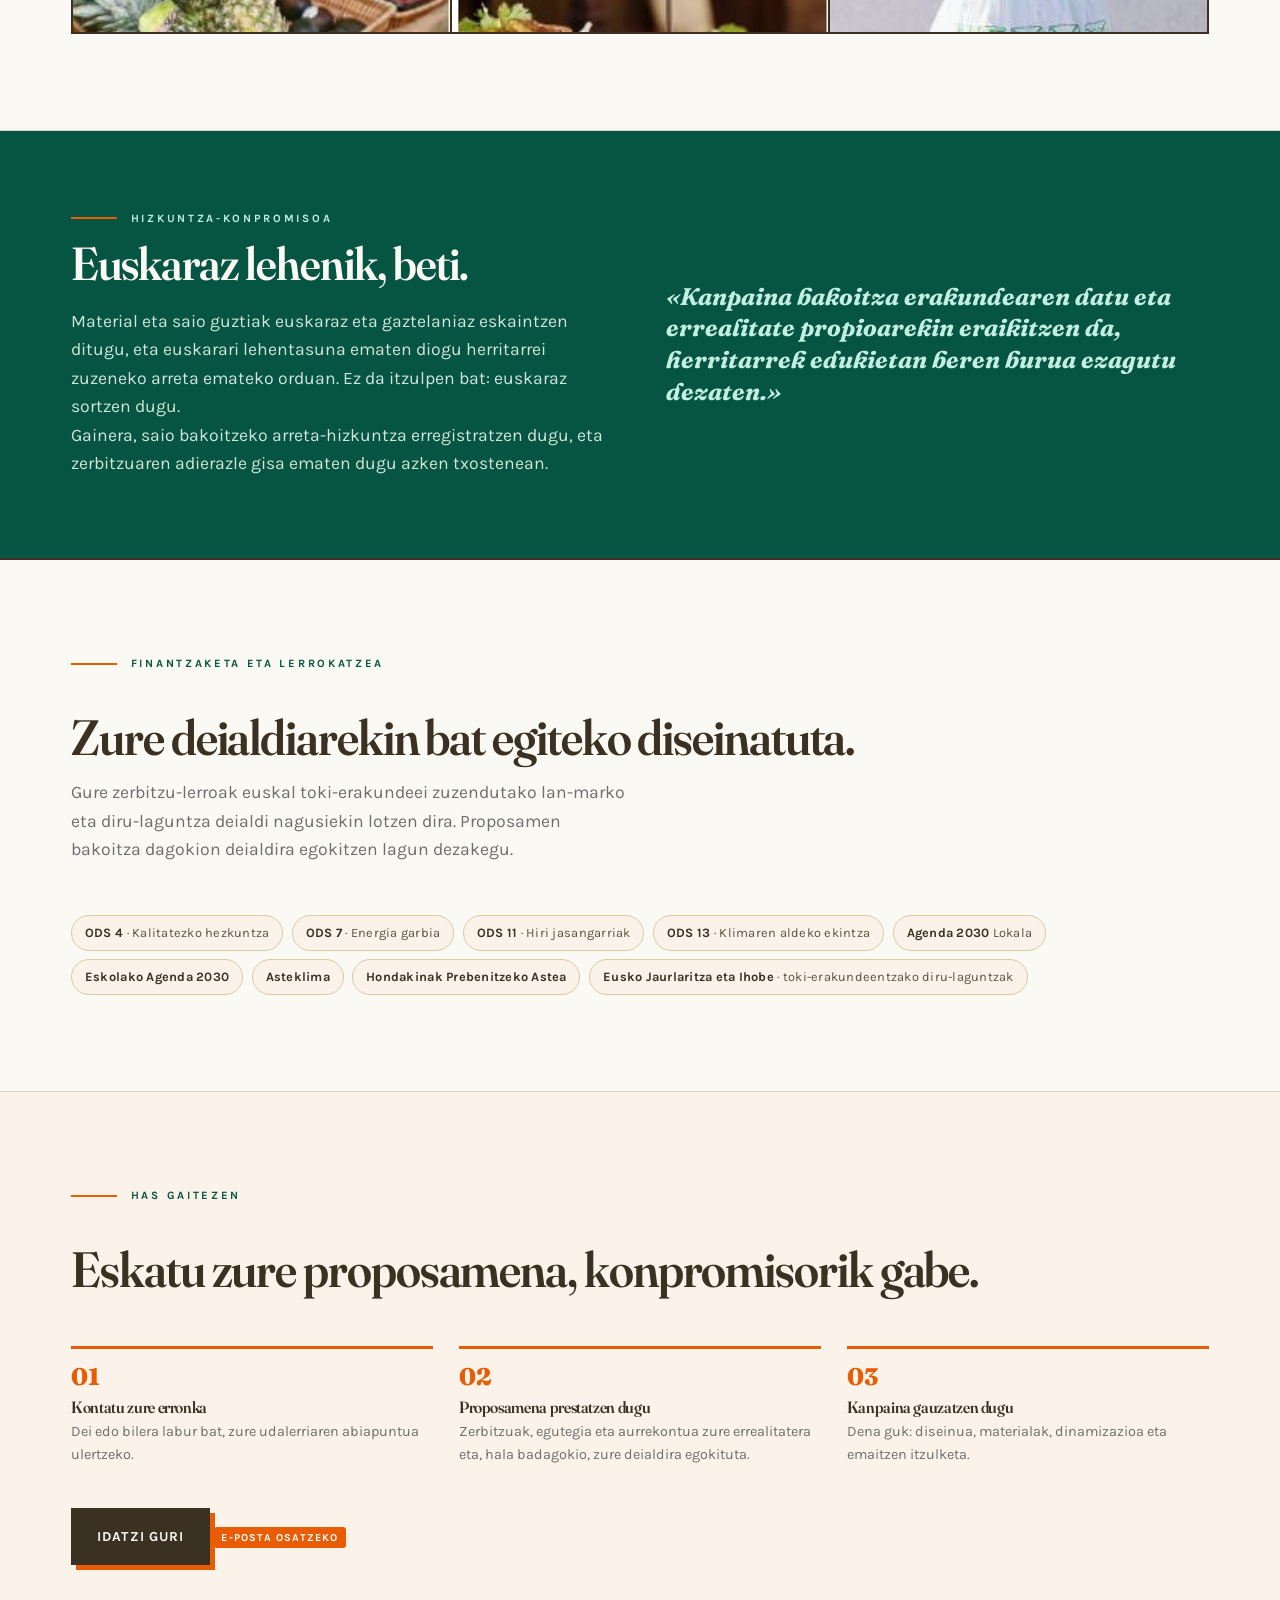
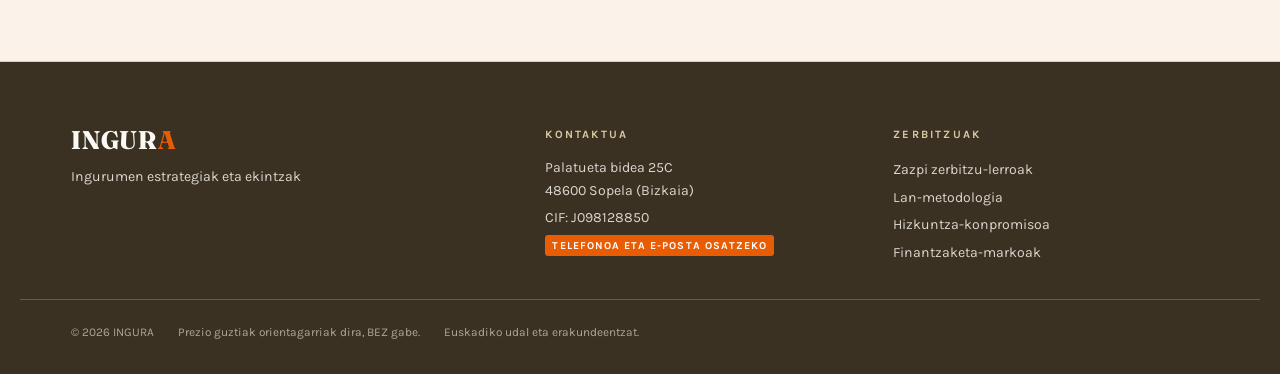
==== commit af4e26ab: "Añade el dossier breve en euskera y corrige un error de traducción Versión en euskera del dossier br" ====
--- a/web/index.html
+++ b/web/index.html
@@ -445,7 +445,7 @@
       </h1>
 
       <p class="lede rise d3">
-        <span data-l="eu">Sentsibilizazio-, hezkuntza- eta ingurumen-estrategiako kanpainak, giltzarrapo-eran, Euskadiko udal, mankomunitate eta erakunde publikoentzat. Euskaraz eta gaztelaniaz, euskarari lehentasuna emanez.</span>
+        <span data-l="eu">Sentsibilizazio-, hezkuntza- eta ingurumen-estrategiako kanpainak, giltza eskuan, Euskadiko udal, mankomunitate eta erakunde publikoentzat. Euskaraz eta gaztelaniaz, euskarari lehentasuna emanez.</span>
         <span data-l="es">Campañas de sensibilización, educación y estrategia ambiental llave en mano para ayuntamientos, mancomunidades e instituciones públicas de Euskadi. En euskera y castellano, priorizando el euskera.</span>
       </p>
 
